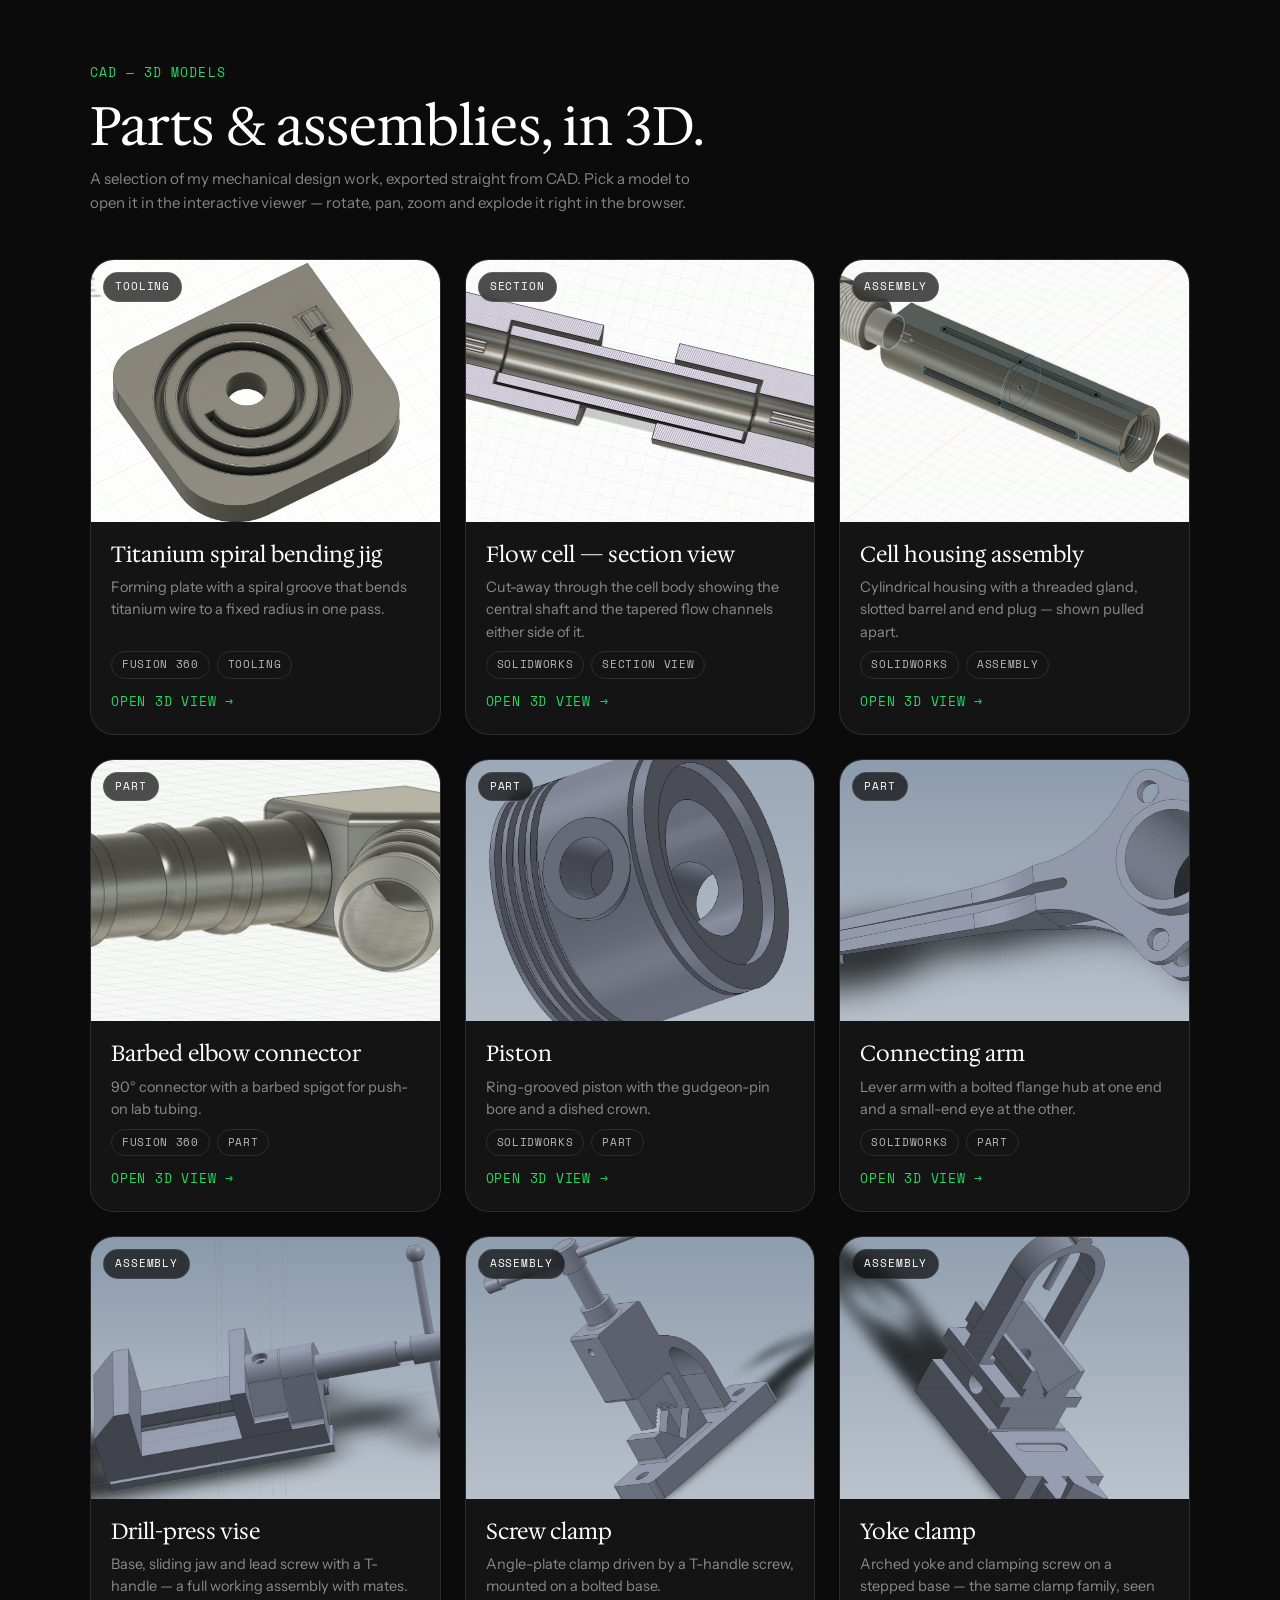
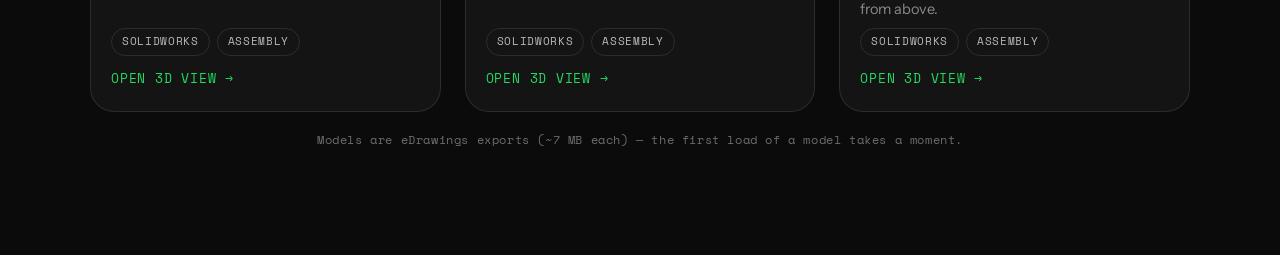
==== cad/index.html @ 9ca3f244 "Add interactive 3D CAD gallery to the projects section The CAD card now opens the same in-page app w" ====
<!DOCTYPE html>
<html lang="en">
<head>
	<meta charset="utf-8">
	<meta name="viewport" content="width=device-width, initial-scale=1.0">
	<title>CAD — 3D models · Aditya Patel</title>
	<meta name="description" content="Interactive 3D CAD models by Aditya Patel — parts and assemblies from SolidWorks, Fusion 360 and Creo.">
	<meta name="theme-color" content="#0b0b0b">

	<link rel="preconnect" href="https://fonts.googleapis.com">
	<link rel="preconnect" href="https://fonts.gstatic.com" crossorigin>
	<link href="https://fonts.googleapis.com/css2?family=Hedvig+Letters+Serif:opsz@12..24&family=Instrument+Sans:wght@400;500;600&family=Space+Mono:wght@400;700&display=swap" rel="stylesheet">

	<link rel="stylesheet" href="../css/theme.css">
	<style>
		body { overflow-x: hidden; }

		.cad-page {
			max-width: 1180px;
			margin: 0 auto;
			padding: clamp(28px, 5vw, 56px) clamp(18px, 4vw, 40px) clamp(48px, 8vw, 90px);
		}

		.cad-head { margin-bottom: clamp(28px, 4vw, 44px); }

		.cad-head .eyebrow {
			display: inline-block;
			font-family: var(--font-mono);
			font-size: var(--mono-label);
			letter-spacing: 0.08em;
			text-transform: uppercase;
			color: var(--green);
			margin-bottom: 14px;
		}

		.cad-head h1 {
			font-family: var(--font-display);
			font-weight: 400;
			font-size: clamp(32px, 5.2vw, 54px);
			line-height: 1.08;
			color: var(--text-100);
			margin: 0 0 12px;
		}

		.cad-head p {
			max-width: 62ch;
			margin: 0;
			color: var(--text-50);
			font-size: var(--small);
		}

		/* ---------- grid of models ---------- */
		.cad-grid {
			display: grid;
			grid-template-columns: repeat(auto-fill, minmax(280px, 1fr));
			gap: clamp(16px, 2vw, 24px);
		}

		.cad-card {
			display: flex;
			flex-direction: column;
			text-align: left;
			padding: 0;
			border: 1px solid var(--hairline);
			border-radius: var(--radius-card);
			background: var(--surface-2);
			overflow: hidden;
			cursor: pointer;
			color: inherit;
			font: inherit;
			transition: border-color 0.25s ease, transform 0.25s ease, background 0.25s ease;
		}

		.cad-card:hover,
		.cad-card:focus-visible {
			border-color: var(--green);
			background: var(--surface-3);
			transform: translateY(-4px);
			outline: none;
		}

		.cad-thumb {
			position: relative;
			aspect-ratio: 4 / 3;
			overflow: hidden;
			background: #d8dce3;
		}

		.cad-thumb img {
			width: 100%;
			height: 100%;
			object-fit: cover;
			display: block;
			transition: transform 0.5s cubic-bezier(0.22, 1, 0.36, 1);
		}

		.cad-card:hover .cad-thumb img { transform: scale(1.05); }

		.cad-badge {
			position: absolute;
			left: 12px;
			top: 12px;
			font-family: var(--font-mono);
			font-size: 11px;
			letter-spacing: 0.08em;
			text-transform: uppercase;
			color: var(--text-100);
			background: rgba(11, 11, 11, 0.72);
			backdrop-filter: blur(6px);
			-webkit-backdrop-filter: blur(6px);
			border: 1px solid var(--hairline);
			border-radius: var(--radius-pill);
			padding: 5px 11px;
		}

		.cad-card-body {
			display: flex;
			flex-direction: column;
			gap: 8px;
			padding: 20px 20px 22px;
			flex: 1;
		}

		.cad-card-body h2 {
			font-family: var(--font-display);
			font-weight: 400;
			font-size: 22px;
			line-height: 1.2;
			color: var(--text-100);
			margin: 0;
		}

		.cad-card-body p {
			margin: 0;
			font-size: 14.5px;
			line-height: 1.55;
			color: var(--text-50);
			flex: 1;
		}

		.cad-tags { display: flex; flex-wrap: wrap; gap: 7px; }

		.cad-tag {
			font-family: var(--font-mono);
			font-size: 11px;
			letter-spacing: 0.06em;
			text-transform: uppercase;
			color: var(--text-70);
			border: 1px solid var(--hairline);
			border-radius: var(--radius-pill);
			padding: 4px 10px;
		}

		.cad-open {
			font-family: var(--font-mono);
			font-size: var(--mono-label);
			letter-spacing: 0.06em;
			text-transform: uppercase;
			color: var(--green);
			margin-top: 4px;
		}

		/* ---------- 3D viewer ---------- */
		.cad-viewer {
			position: fixed;
			inset: 0;
			z-index: 50;
			display: none;
			flex-direction: column;
			background: var(--bg);
		}

		.cad-viewer.open { display: flex; animation: fadein 0.2s ease; }

		.cad-viewer-bar {
			display: flex;
			align-items: center;
			justify-content: space-between;
			gap: 14px;
			padding: 12px clamp(14px, 3vw, 24px);
			border-bottom: 1px solid var(--hairline);
			background: var(--surface-1);
			flex-shrink: 0;
		}

		.cad-back {
			display: inline-flex;
			align-items: center;
			gap: 8px;
			font-family: var(--font-mono);
			font-size: var(--mono-label);
			letter-spacing: 0.06em;
			text-transform: uppercase;
			color: var(--text-100);
			background: transparent;
			border: 1px solid var(--hairline);
			border-radius: var(--radius-pill);
			padding: 9px 16px;
			cursor: pointer;
			flex-shrink: 0;
			transition: border-color 0.2s ease, color 0.2s ease;
		}

		.cad-back:hover { border-color: var(--green); color: var(--green); }

		.cad-viewer-title {
			font-family: var(--font-display);
			font-size: 19px;
			color: var(--text-100);
			white-space: nowrap;
			overflow: hidden;
			text-overflow: ellipsis;
			text-align: center;
			flex: 1;
		}

		.cad-viewer-newtab {
			font-family: var(--font-mono);
			font-size: var(--mono-label);
			letter-spacing: 0.08em;
			text-transform: uppercase;
			color: var(--blue);
			text-decoration: none;
			border: 1px solid var(--hairline);
			border-radius: var(--radius-pill);
			padding: 9px 15px;
			flex-shrink: 0;
			transition: border-color 0.2s ease;
		}

		.cad-viewer-newtab:hover { border-color: var(--blue); }

		.cad-stage { position: relative; flex: 1; background: #eef0f3; }

		.cad-stage iframe {
			width: 100%;
			height: 100%;
			border: 0;
			display: block;
		}

		.cad-loading {
			position: absolute;
			inset: 0;
			display: flex;
			flex-direction: column;
			align-items: center;
			justify-content: center;
			gap: 16px;
			background: var(--bg);
			font-family: var(--font-mono);
			font-size: var(--mono-label);
			letter-spacing: 0.08em;
			text-transform: uppercase;
			color: var(--text-50);
		}

		.cad-loading[hidden] { display: none; }

		.cad-spinner {
			width: 34px;
			height: 34px;
			border: 2px solid rgba(255, 255, 255, 0.14);
			border-top-color: var(--green);
			border-radius: 50%;
			animation: cad-spin 0.9s linear infinite;
		}

		@keyframes cad-spin { to { transform: rotate(360deg); } }

		.cad-hint {
			margin-top: 18px;
			font-family: var(--font-mono);
			font-size: 12px;
			letter-spacing: 0.05em;
			color: var(--text-40);
			text-align: center;
		}

		@media (max-width: 640px) {
			.cad-grid { grid-template-columns: 1fr; }
			.cad-viewer-title { display: none; }
		}

		@media (prefers-reduced-motion: reduce) {
			.cad-card, .cad-thumb img { transition: none; }
			.cad-card:hover { transform: none; }
			.cad-viewer.open { animation: none; }
			.cad-spinner { animation-duration: 3s; }
		}
	</style>
</head>
<body>

	<main class="cad-page">
		<header class="cad-head">
			<span class="eyebrow">CAD — 3D models</span>
			<h1>Parts &amp; assemblies, in 3D.</h1>
			<p>A selection of my mechanical design work, exported straight from CAD. Pick a model to open it in the interactive viewer — rotate, pan, zoom and explode it right in the browser.</p>
		</header>

		<div class="cad-grid" id="cad-grid"></div>

		<p class="cad-hint">Models are eDrawings exports (~7&nbsp;MB each) — the first load of a model takes a moment.</p>
	</main>

	<!-- ===== 3D viewer ===== -->
	<div class="cad-viewer" id="cad-viewer" aria-hidden="true">
		<div class="cad-viewer-bar">
			<button class="cad-back" id="cad-back" type="button">← All models</button>
			<span class="cad-viewer-title" id="cad-viewer-title"></span>
			<a class="cad-viewer-newtab" id="cad-newtab" href="#" target="_blank" rel="noopener">Open full ↗</a>
		</div>
		<div class="cad-stage">
			<div class="cad-loading" id="cad-loading">
				<div class="cad-spinner" aria-hidden="true"></div>
				<span>Loading 3D model…</span>
			</div>
			<iframe id="cad-frame" src="about:blank" title="3D CAD viewer" allowfullscreen></iframe>
		</div>
	</div>

	<script>
	(function () {
		"use strict";

		/* Edit titles / descriptions / tags here — the gallery builds itself from this list. */
		var MODELS = [
			{
				id: "titanium-spiral-bender",
				file: "models/titanium_spiral_bending.html",
				thumb: "thumbs/titanium_spiral_bender.jpg",
				title: "Titanium spiral bending jig",
				kind: "Tooling",
				desc: "Forming plate with a spiral groove that bends titanium wire to a fixed radius in one pass.",
				tags: ["Fusion 360", "Tooling"]
			},
			{
				id: "cell-section",
				file: "models/cell2.html",
				thumb: "thumbs/cell2.jpg",
				title: "Flow cell — section view",
				kind: "Section",
				desc: "Cut-away through the cell body showing the central shaft and the tapered flow channels either side of it.",
				tags: ["SolidWorks", "Section view"]
			},
			{
				id: "cell-assembly",
				file: "models/assembly_cell.html",
				thumb: "thumbs/cell_assembly.jpg",
				title: "Cell housing assembly",
				kind: "Assembly",
				desc: "Cylindrical housing with a threaded gland, slotted barrel and end plug — shown pulled apart.",
				tags: ["SolidWorks", "Assembly"]
			},
			{
				id: "tube-connector",
				file: "models/connector_tube.html",
				thumb: "thumbs/tube_connector.jpg",
				title: "Barbed elbow connector",
				kind: "Part",
				desc: "90° connector with a barbed spigot for push-on lab tubing.",
				tags: ["Fusion 360", "Part"]
			},
			{
				id: "piston",
				file: "models/piston.html",
				thumb: "thumbs/piston.jpg",
				title: "Piston",
				kind: "Part",
				desc: "Ring-grooved piston with the gudgeon-pin bore and a dished crown.",
				tags: ["SolidWorks", "Part"]
			},
			{
				id: "connecting-arm",
				file: "models/par_shaft.html",
				thumb: "thumbs/part_shaft.jpg",
				title: "Connecting arm",
				kind: "Part",
				desc: "Lever arm with a bolted flange hub at one end and a small-end eye at the other.",
				tags: ["SolidWorks", "Part"]
			},
			{
				id: "drill-press-vise",
				file: "models/Assem2.html",
				thumb: "thumbs/assem2.jpg",
				title: "Drill-press vise",
				kind: "Assembly",
				desc: "Base, sliding jaw and lead screw with a T-handle — a full working assembly with mates.",
				tags: ["SolidWorks", "Assembly"]
			},
			{
				id: "screw-clamp",
				file: "models/Assem3.html",
				thumb: "thumbs/assem3.jpg",
				title: "Screw clamp",
				kind: "Assembly",
				desc: "Angle-plate clamp driven by a T-handle screw, mounted on a bolted base.",
				tags: ["SolidWorks", "Assembly"]
			},
			{
				id: "yoke-clamp",
				file: "models/Assem1.html",
				thumb: "thumbs/assem1.jpg",
				title: "Yoke clamp",
				kind: "Assembly",
				desc: "Arched yoke and clamping screw on a stepped base — the same clamp family, seen from above.",
				tags: ["SolidWorks", "Assembly"]
			}
		];

		var grid = document.getElementById("cad-grid");
		var viewer = document.getElementById("cad-viewer");
		var frame = document.getElementById("cad-frame");
		var loading = document.getElementById("cad-loading");
		var titleEl = document.getElementById("cad-viewer-title");
		var newTab = document.getElementById("cad-newtab");
		var backBtn = document.getElementById("cad-back");
		var lastFocus = null;

		/* ---------- build the grid ---------- */
		MODELS.forEach(function (m) {
			var card = document.createElement("button");
			card.type = "button";
			card.className = "cad-card";
			card.setAttribute("data-id", m.id);
			card.setAttribute("aria-label", "Open " + m.title + " in the 3D viewer");
			card.innerHTML =
				'<div class="cad-thumb">' +
					'<img src="' + m.thumb + '" alt="' + m.title + '" loading="lazy" decoding="async">' +
					'<span class="cad-badge">' + m.kind + '</span>' +
				'</div>' +
				'<div class="cad-card-body">' +
					'<h2></h2>' +
					'<p></p>' +
					'<div class="cad-tags">' + m.tags.map(function (t) {
						return '<span class="cad-tag"></span>';
					}).join("") + '</div>' +
					'<span class="cad-open">Open 3D view →</span>' +
				'</div>';
			card.querySelector("h2").textContent = m.title;
			card.querySelector("p").textContent = m.desc;
			card.querySelectorAll(".cad-tag").forEach(function (el, i) {
				el.textContent = m.tags[i];
			});
			card.addEventListener("click", function () {
				lastFocus = card;
				openModel(m);
			});
			grid.appendChild(card);
		});

		/* ---------- viewer ---------- */
		function findModel(id) {
			for (var i = 0; i < MODELS.length; i++) {
				if (MODELS[i].id === id) return MODELS[i];
			}
			return null;
		}

		/* The gallery usually runs inside an iframe (the project modal on the
		   home page), so it never pushes history entries — a browser Back
		   would otherwise navigate the page hosting us. The URL is kept in
		   sync with replaceState purely so "Open full ↗" deep-links work. */
		function setUrl(hash) {
			if (!history.replaceState) return;
			try {
				history.replaceState(null, "", hash ? "#" + hash : location.pathname + location.search);
			} catch (err) { /* file:// in some browsers — harmless */ }
		}

		function openModel(m) {
			titleEl.textContent = m.title;
			newTab.href = m.file;
			/* only reload when it's a different model — keeps the view on re-open */
			if (frame.getAttribute("data-loaded") !== m.id) {
				loading.hidden = false;
				frame.setAttribute("data-loaded", m.id);
				frame.src = m.file;
			} else {
				loading.hidden = true;
			}
			frame.title = m.title + " — 3D viewer";
			viewer.classList.add("open");
			viewer.setAttribute("aria-hidden", "false");
			document.body.style.overflow = "hidden";
			setUrl(m.id);
			backBtn.focus();
		}

		function closeViewer() {
			viewer.classList.remove("open");
			viewer.setAttribute("aria-hidden", "true");
			document.body.style.overflow = "";
			setUrl("");
			if (lastFocus) lastFocus.focus();
		}

		frame.addEventListener("load", function () {
			if (frame.getAttribute("src") !== "about:blank") loading.hidden = true;
		});

		backBtn.addEventListener("click", closeViewer);

		document.addEventListener("keydown", function (e) {
			if (e.key === "Escape" && viewer.classList.contains("open")) {
				e.stopPropagation();
				closeViewer();
			}
		});

		/* deep link: /cad/#piston opens straight into that model */
		var deepLink = findModel(location.hash.replace(/^#/, ""));
		if (deepLink) openModel(deepLink);
	})();
	</script>
</body>
</html>
---- css/theme.css ----
/* ============================================================
   Aditya Patel — portfolio theme
   Design system adapted from the Funnelra reference:
   dark surface ladder, serif display, white-opacity text,
   pill radii, sparse saturated accents.
   ============================================================ */

:root {
  /* surfaces */
  --bg: #0b0b0b;
  --surface-1: #131313;
  --surface-2: #141414;
  --surface-3: #1b1b1b;
  --surface-4: #262626;
  --hairline: rgba(255, 255, 255, 0.1);
  --hairline-strong: rgba(255, 255, 255, 0.18);

  /* text ladder */
  --text-100: #ffffff;
  --text-70: rgba(255, 255, 255, 0.7);
  --text-50: rgba(255, 255, 255, 0.5);
  --text-40: rgba(255, 255, 255, 0.4);

  /* accents — green is primary, pink belongs to photography only */
  --green: #24d861;
  --green-dim: rgba(36, 216, 97, 0.15);
  --pink: #ff79fd;
  --pink-dim: rgba(255, 121, 253, 0.14);
  --blue: #58a6ff;
  --blue-70: rgba(88, 166, 255, 0.8);
  --blue-50: rgba(88, 166, 255, 0.6);

  /* type */
  --font-display: "Hedvig Letters Serif", Georgia, serif;
  --font-body: "Instrument Sans", "Helvetica Neue", Arial, sans-serif;
  --font-mono: "Space Mono", "Courier New", monospace;

  /* scale */
  --h1: clamp(48px, 8.5vw, 86px);
  --h2: clamp(37px, 6vw, 61px);
  --h3: clamp(24px, 3.2vw, 30px);
  --body: 19px;
  --small: 15px;
  --mono-label: 13px;

  --radius-card: 24px;
  --radius-pill: 999px;

  --container: 1140px;
  --section-pad: clamp(72px, 12vw, 140px);
}

/* ---------- reset ---------- */
*, *::before, *::after { box-sizing: border-box; }

html { scroll-behavior: smooth; -webkit-tap-highlight-color: transparent; }

a, button { touch-action: manipulation; }

body {
  margin: 0;
  overflow-x: clip;
  background: var(--bg);
  color: var(--text-70);
  font-family: var(--font-body);
  font-size: var(--body);
  line-height: 1.6;
  -webkit-font-smoothing: antialiased;
  text-rendering: optimizeLegibility;
}

img { max-width: 100%; display: block; }

h1, h2, h3, h4 {
  font-family: var(--font-display);
  font-weight: 400;
  color: var(--text-100);
  margin: 0;
  line-height: 1.1;
}

p { margin: 0 0 16px; }

a { color: var(--text-100); text-decoration: none; }

a:focus-visible,
button:focus-visible {
  outline: 2px solid var(--green);
  outline-offset: 3px;
  border-radius: 4px;
}

::selection { background: var(--green); color: #0b0b0b; }

.container {
  max-width: var(--container);
  margin: 0 auto;
  padding: 0 24px;
}

/* positioned so section content paints above the hero's field canvas,
   which extends down behind About and the pullquote */
.section { padding: var(--section-pad) 0; position: relative; }

.section + .section { border-top: 1px solid var(--hairline); }

/* mono eyebrow — the utility voice of the page */
.eyebrow {
  font-family: var(--font-mono);
  font-size: var(--mono-label);
  letter-spacing: 0.18em;
  text-transform: uppercase;
  color: var(--green);
  display: block;
  margin-bottom: 20px;
}

.section-head { max-width: 720px; margin-bottom: clamp(40px, 6vw, 72px); }
.section-head h2 { font-size: var(--h2); margin-bottom: 16px; }
.section-head p { color: var(--text-50); max-width: 560px; }

/* ---------- buttons ---------- */
.btn {
  display: inline-flex;
  align-items: center;
  gap: 10px;
  font-family: var(--font-body);
  font-size: 16px;
  font-weight: 600;
  padding: 14px 28px;
  border-radius: var(--radius-pill);
  border: 1px solid transparent;
  cursor: pointer;
  transition: transform 0.25s ease, background-color 0.25s ease,
              border-color 0.25s ease, color 0.25s ease;
}

.btn-primary { background: var(--green); color: #0b0b0b; }
.btn-primary:hover { background: #3ee477; transform: translateY(-2px); }

.btn-ghost {
  background: transparent;
  color: var(--text-100);
  border-color: var(--hairline-strong);
}
.btn-ghost:hover { border-color: var(--text-100); transform: translateY(-2px); }

/* ---------- nav ---------- */
.nav {
  position: fixed;
  top: 16px;
  left: 50%;
  transform: translateX(-50%);
  width: min(1100px, calc(100% - 28px));
  z-index: 50;
  border-radius: var(--radius-pill);
  background: linear-gradient(160deg, rgba(255, 255, 255, 0.14), rgba(255, 255, 255, 0.04) 45%, rgba(255, 255, 255, 0.09));
  backdrop-filter: blur(16px) saturate(150%);
  -webkit-backdrop-filter: blur(16px) saturate(150%);
  backdrop-filter: url(#nav-warp) blur(3px) saturate(160%);
  border: 1px solid rgba(255, 255, 255, 0.14);
  box-shadow:
    0 16px 48px rgba(0, 0, 0, 0.45),
    inset 0 1px 0 rgba(255, 255, 255, 0.22),
    inset 0 -1px 0 rgba(255, 255, 255, 0.05);
}

.nav-toggle {
  display: none;
  width: 44px;
  height: 44px;
  border-radius: 50%;
  border: 1px solid var(--hairline-strong);
  background: rgba(255, 255, 255, 0.06);
  cursor: pointer;
  flex-direction: column;
  align-items: center;
  justify-content: center;
  gap: 5px;
  flex-shrink: 0;
}

.nav-toggle span {
  display: block;
  width: 18px;
  height: 2px;
  border-radius: 2px;
  background: var(--text-100);
  transition: transform 0.3s ease;
}

.nav.menu-open .nav-toggle span:first-child { transform: translateY(3.5px) rotate(45deg); }
.nav.menu-open .nav-toggle span:last-child { transform: translateY(-3.5px) rotate(-45deg); }

/* specular sweep across the island */
.nav::before {
  content: "";
  position: absolute;
  inset: 0;
  border-radius: inherit;
  background: radial-gradient(70% 90% at 18% -20%, rgba(255, 255, 255, 0.2), transparent 55%);
  pointer-events: none;
}

.nav-inner {
  position: relative;
  margin: 0 auto;
  padding: 12px 12px 12px 28px;
  display: flex;
  align-items: center;
  justify-content: space-between;
  gap: 24px;
}

.nav-logo {
  font-family: var(--font-display);
  font-size: 22px;
  color: var(--text-100);
}

.nav-links { display: flex; gap: 28px; list-style: none; margin: 0; padding: 0; }

.nav-links a {
  font-size: 15px;
  color: var(--text-70);
  transition: color 0.2s ease;
}
.nav-links a:hover { color: var(--text-100); }

.nav .btn { padding: 10px 22px; font-size: 15px; }

/* ---------- hero ---------- */
.hero {
  min-height: 100svh;
  display: flex;
  align-items: center;
  text-align: center;
  position: relative;
  /* overflow stays visible so the avatar can fly out to #about;
     the ambient glow is a background so it can't overflow layout */
  background: radial-gradient(560px 560px at 50% 18%, rgba(88, 166, 255, 0.07) 0%, transparent 70%);
  padding: 140px 0 80px;
}

/* interactive vector force field behind the hero copy */
.hero-field {
  position: absolute;
  inset: 0;
  width: 100%;
  height: 100%;
  z-index: 0;
  pointer-events: none;
}

.hero .container { position: relative; z-index: 1; }

/* liquid glass ring around the portrait; the wrapper is what GSAP
   flies down to the About dock, the img bobs idly inside it */
.avatar-glass {
  position: relative;
  z-index: 40;
  display: inline-block;
  padding: 10px;
  border-radius: 50%;
  margin: 0 auto 28px;
  background: linear-gradient(160deg, rgba(255, 255, 255, 0.18), rgba(255, 255, 255, 0.05) 45%, rgba(255, 255, 255, 0.1));
  backdrop-filter: blur(20px) saturate(150%);
  -webkit-backdrop-filter: blur(20px) saturate(150%);
  border: 1px solid rgba(255, 255, 255, 0.14);
  box-shadow:
    0 18px 48px rgba(0, 0, 0, 0.45),
    inset 0 1px 0 rgba(255, 255, 255, 0.22),
    inset 0 -1px 0 rgba(255, 255, 255, 0.05);
  will-change: transform;
}

.avatar-glass::before {
  content: "";
  position: absolute;
  inset: 0;
  border-radius: inherit;
  background: radial-gradient(120% 60% at 25% -8%, rgba(255, 255, 255, 0.28), transparent 55%);
  pointer-events: none;
}

.hero-avatar {
  width: 148px;
  height: 148px;
  border-radius: 50%;
  object-fit: cover;
  display: block;
  animation: bob 4.5s ease-in-out infinite alternate;
}

@keyframes bob {
  from { transform: translateY(3px); }
  to { transform: translateY(-6px); }
}

/* landing slot under "Hello there." — only exists when GSAP flies
   the avatar in */
.avatar-dock {
  display: none;
  width: 128px;
  height: 128px;
  margin-top: 32px;
}

@media (min-width: 769px) {
  html.gsap-on .avatar-dock { display: block; }
}

.hero-status {
  font-family: var(--font-mono);
  font-size: var(--mono-label);
  letter-spacing: 0.18em;
  text-transform: uppercase;
  color: var(--blue);
  display: inline-flex;
  align-items: center;
  gap: 10px;
  padding: 8px 18px;
  border: 1px solid var(--hairline);
  border-radius: var(--radius-pill);
  margin-bottom: 32px;
}

.status-dot {
  width: 7px;
  height: 7px;
  border-radius: 50%;
  background: var(--green);
  animation: pulse 2.4s ease-in-out infinite;
}

@keyframes pulse {
  0%, 100% { box-shadow: 0 0 0 0 var(--green-dim); }
  50% { box-shadow: 0 0 0 7px var(--green-dim); }
}

.hero h1 {
  font-size: var(--h1);
  max-width: 15ch;
  margin: 0 auto 24px;
}

.hero h1 em {
  font-style: italic;
  color: var(--green);
}

.hero-sub {
  color: var(--text-50);
  max-width: 520px;
  margin: 0 auto 40px;
  font-size: 20px;
}

.hero-ctas { display: flex; gap: 14px; justify-content: center; flex-wrap: wrap; }

/* hero load sequence */
.hero-seq { opacity: 0; transform: translateY(24px); animation: rise 0.9s cubic-bezier(0.22, 1, 0.36, 1) forwards; }
.hero-seq:nth-child(1) { animation-delay: 0.05s; }
.hero-seq:nth-child(2) { animation-delay: 0.15s; }
.hero-seq:nth-child(3) { animation-delay: 0.25s; }
.hero-seq:nth-child(4) { animation-delay: 0.38s; }
.hero-seq:nth-child(5) { animation-delay: 0.5s; }

@keyframes rise { to { opacity: 1; transform: translateY(0); } }

/* ---------- stats ---------- */
.stats-grid {
  display: grid;
  grid-template-columns: repeat(5, 1fr);
  gap: 1px;
  background: var(--hairline);
  border: 1px solid var(--hairline);
  border-radius: var(--radius-card);
  overflow: hidden;
}

.stat {
  background: var(--surface-1);
  padding: 40px 28px;
  text-align: center;
}

.stat-number {
  font-family: var(--font-display);
  font-size: clamp(44px, 5.5vw, 70px);
  color: var(--text-100);
  line-height: 1;
  display: block;
  margin-bottom: 12px;
}

.stat-number sup { font-size: 0.5em; color: var(--green); }

.stat-label {
  font-family: var(--font-mono);
  font-size: var(--mono-label);
  letter-spacing: 0.14em;
  text-transform: uppercase;
  color: var(--blue-50);
}

/* ---------- about + pull quote ---------- */
.about-grid {
  display: grid;
  grid-template-columns: 1fr 1fr;
  gap: clamp(32px, 6vw, 80px);
  align-items: start;
}

.about-copy p { color: var(--text-70); }
.about-copy .aside { color: var(--blue-50); font-size: var(--small); }

/* the signature: his motto set enormous */
.pullquote {
  padding: var(--section-pad) 0;
  border-top: 1px solid var(--hairline);
  text-align: center;
  position: relative;
}

.pullquote blockquote {
  margin: 0 auto;
  max-width: 20ch;
  font-family: var(--font-display);
  font-size: clamp(32px, 6vw, 64px);
  line-height: 1.18;
  color: var(--text-100);
}

.pullquote em { font-style: italic; color: var(--green); }

.pullquote figcaption {
  margin-top: 28px;
  font-family: var(--font-mono);
  font-size: var(--mono-label);
  letter-spacing: 0.18em;
  text-transform: uppercase;
  color: var(--blue-50);
}

/* ---------- experience / education cards ---------- */
.timeline-cards { display: grid; gap: 16px; }

.xp-card {
  display: grid;
  grid-template-columns: 220px 1fr;
  gap: 24px;
  background: var(--surface-2);
  border: 1px solid var(--hairline);
  border-radius: var(--radius-card);
  padding: 36px 40px;
  transition: transform 0.35s cubic-bezier(0.22, 1, 0.36, 1),
              border-color 0.35s ease, background-color 0.35s ease,
              box-shadow 0.35s ease;
}

.xp-card:hover {
  transform: translateY(-6px) scale(1.025);
  border-color: var(--hairline-strong);
  background: var(--surface-3);
  box-shadow: 0 18px 48px rgba(0, 0, 0, 0.45);
}

.xp-meta {
  font-family: var(--font-mono);
  font-size: var(--mono-label);
  letter-spacing: 0.12em;
  text-transform: uppercase;
  color: var(--blue-50);
  line-height: 1.9;
}

.xp-meta .where { color: var(--green); display: block; }

.xp-body h3 { font-size: var(--h3); margin-bottom: 10px; }
.xp-body p { color: var(--text-50); margin: 0; }

/* ---------- skills ---------- */
.skills-grid {
  display: grid;
  grid-template-columns: repeat(2, 1fr);
  gap: 16px;
}

.skill-group {
  background: var(--surface-2);
  border: 1px solid var(--hairline);
  border-radius: var(--radius-card);
  padding: 32px 36px;
}

.skill-group h3 { font-size: 22px; margin-bottom: 18px; }

.tags { display: flex; flex-wrap: wrap; gap: 8px; }

.tag {
  font-family: var(--font-mono);
  font-size: 14px;
  color: var(--text-70);
  padding: 7px 16px;
  border: 1px solid var(--hairline);
  border-radius: var(--radius-pill);
  transition: border-color 0.2s ease, color 0.2s ease;
}

.tag:hover { border-color: var(--green); color: var(--text-100); }

/* ---------- marquee ---------- */
.marquee {
  border-top: 1px solid var(--hairline);
  border-bottom: 1px solid var(--hairline);
  overflow: hidden;
  padding: 26px 0;
  display: flex;
}

.marquee-track {
  display: flex;
  flex-shrink: 0;
  min-width: 100%;
  gap: 56px;
  padding-right: 56px;
  align-items: center;
  animation: marquee 36s linear infinite;
}

.marquee span {
  font-family: var(--font-display);
  font-size: 24px;
  color: var(--text-40);
  white-space: nowrap;
}

.marquee i {
  font-style: normal;
  color: var(--green);
  font-size: 12px;
}

@keyframes marquee { to { transform: translateX(-100%); } }

/* ---------- projects: Aluro-style work slider ---------- */
.work-slider { position: relative; }

.work-viewport {
  overflow: hidden;
  border-radius: var(--radius-card);
}

.work-track {
  display: flex;
  transition: transform 1.5s cubic-bezier(0.85, 0, 0.15, 1);
}

.work-slide { min-width: 100%; }

.work-card {
  position: relative;
  display: block;
  height: clamp(320px, 42vw, 460px);
  border: 2px solid rgba(255, 255, 255, 0.06);
  border-radius: var(--radius-card);
  overflow: hidden;
  transition: border-color 0.3s ease;
}

.work-card:hover { border-color: var(--hairline-strong); }

.work-card-img {
  position: absolute;
  inset: 0;
  width: 100%;
  height: 100%;
  object-fit: cover;
  will-change: transform;
  backface-visibility: hidden;
  transform: scale(1.01);
  transition: transform 0.7s cubic-bezier(0.22, 1, 0.36, 1);
}

.work-card:hover .work-card-img { transform: scale(1.05); }

.work-card-content {
  position: absolute;
  inset: 0;
  z-index: 1;
  display: flex;
  flex-direction: column;
  justify-content: space-between;
  align-items: flex-start;
  padding: 24px;
  background: linear-gradient(0deg, rgba(0, 0, 0, 0.92), rgba(0, 0, 0, 0.48) 35%, transparent 55%);
}

.work-tags { display: flex; gap: 8px; flex-wrap: wrap; }

.work-tag {
  font-family: var(--font-mono);
  font-size: 13px;
  color: var(--blue);
  padding: 8px 14px;
  border-radius: 10px;
  background: rgba(0, 0, 0, 0.18);
  backdrop-filter: blur(20px);
  -webkit-backdrop-filter: blur(20px);
  border: 1px solid var(--hairline);
}

.work-card-text { max-width: 560px; text-align: left; }
.work-card-text h3 { font-size: var(--h3); margin-bottom: 8px; }
.work-card-text p { color: var(--text-70); font-size: 16px; margin: 0 0 12px; }

.work-cta {
  font-family: var(--font-mono);
  font-size: 14px;
  letter-spacing: 0.08em;
  text-transform: uppercase;
  color: var(--green);
}

.work-cta.soon { color: var(--text-40); }

/* live app embedded as a card background — preview only,
   pointer-events off so the card itself stays clickable/swipeable */
.work-card-embed {
  position: absolute;
  inset: 0;
  width: 100%;
  height: 100%;
  border: 0;
  pointer-events: none;
  background: #0d1420;
}

.work-controls {
  display: flex;
  align-items: center;
  justify-content: center;
  gap: 20px;
  margin-top: 24px;
}

.slider-arrow {
  width: 48px;
  height: 48px;
  border-radius: 50%;
  border: 1px solid var(--hairline-strong);
  background: rgba(255, 255, 255, 0.06);
  color: var(--text-100);
  font-size: 18px;
  line-height: 1;
  cursor: pointer;
  transition: background-color 0.25s ease, border-color 0.25s ease, transform 0.25s ease;
}

.slider-arrow:hover {
  background: var(--green-dim);
  border-color: var(--green);
  transform: translateY(-2px);
}

.slider-dots { display: flex; gap: 8px; }

.slider-dot {
  width: 8px;
  height: 8px;
  border-radius: 50%;
  border: 0;
  padding: 0;
  background: rgba(255, 255, 255, 0.2);
  cursor: pointer;
  transition: background-color 0.25s ease, transform 0.25s ease;
}

.slider-dot.active { background: var(--green); transform: scale(1.25); }

/* ---------- photography (pink lives here only) ---------- */
.photo-section .eyebrow { color: var(--pink); }

.photo-grid {
  display: grid;
  grid-template-columns: repeat(3, 1fr);
  gap: 12px;
}

/* photo tiles: Aluro card anatomy inside the same liquid-glass
   frame as the nav island (gradient, warp backdrop, rim lights) */
.photo {
  position: relative;
  aspect-ratio: 4 / 3;
  padding: 10px;
  border-radius: 20px;
  overflow: hidden;
  cursor: pointer;
  display: block;
  width: 100%;
  background: linear-gradient(160deg, rgba(255, 255, 255, 0.14), rgba(255, 255, 255, 0.04) 45%, rgba(255, 255, 255, 0.09));
  backdrop-filter: blur(16px) saturate(150%);
  -webkit-backdrop-filter: blur(16px) saturate(150%);
  backdrop-filter: url(#nav-warp) blur(3px) saturate(160%);
  border: 1px solid rgba(255, 255, 255, 0.14);
  box-shadow:
    0 16px 48px rgba(0, 0, 0, 0.45),
    inset 0 1px 0 rgba(255, 255, 255, 0.22),
    inset 0 -1px 0 rgba(255, 255, 255, 0.05);
  transition: border-color 0.3s ease;
}

.photo:hover { border-color: rgba(255, 255, 255, 0.28); }

/* specular sweep across the glass, same as the nav island */
.photo::before {
  content: "";
  position: absolute;
  inset: 0;
  border-radius: inherit;
  background: radial-gradient(70% 90% at 18% -20%, rgba(255, 255, 255, 0.2), transparent 55%);
  pointer-events: none;
  z-index: 2;
}

.photo-img {
  position: absolute;
  inset: 10px;
  width: calc(100% - 20px);
  height: calc(100% - 20px);
  border-radius: 12px;
  object-fit: cover;
  will-change: transform;
  backface-visibility: hidden;
  transform: scale(1.01);
  transition: transform 0.7s cubic-bezier(0.22, 1, 0.36, 1);
}

.photo:hover .photo-img,
.photo:focus-visible .photo-img { transform: scale(1.06); }

.photo::after {
  content: "";
  position: absolute;
  inset: 10px;
  border-radius: 12px;
  background: linear-gradient(0deg, rgba(0, 0, 0, 0.82), rgba(0, 0, 0, 0.32) 38%, transparent 60%);
}

.photo-tag {
  position: absolute;
  top: 20px;
  left: 20px;
  z-index: 1;
  font-family: var(--font-mono);
  font-size: 12px;
  letter-spacing: 0.1em;
  text-transform: uppercase;
  color: var(--blue);
  padding: 7px 12px;
  border-radius: 10px;
  background: rgba(0, 0, 0, 0.42);
  backdrop-filter: blur(20px);
  -webkit-backdrop-filter: blur(20px);
  border: 1px solid var(--hairline);
}

.photo-label {
  position: absolute;
  left: 22px;
  bottom: 20px;
  z-index: 1;
  text-align: left;
}

.photo-label strong {
  display: block;
  font-family: var(--font-display);
  font-weight: 400;
  font-size: 22px;
  color: var(--text-100);
}

.photo-more { margin-top: 40px; text-align: center; }
.photo-more .btn-ghost:hover { border-color: var(--pink); color: var(--pink); }

/* ---------- lightbox ---------- */
.lightbox {
  position: fixed;
  inset: 0;
  z-index: 100;
  background: rgba(11, 11, 11, 0.7);
  backdrop-filter: blur(6px) saturate(130%);
  -webkit-backdrop-filter: blur(6px) saturate(130%);
  display: none;
  align-items: center;
  justify-content: center;
  padding: 32px;
}

.lightbox.open { display: flex; animation: fadein 0.25s ease; }

@keyframes fadein { from { opacity: 0; } }

/* liquid glass frame: translucent panel over the blurred page,
   gradient sheen, bright top edge, soft depth shadow */
.lightbox figure {
  position: relative;
  margin: 0;
  max-width: min(1000px, 92vw);
  text-align: center;
  padding: 20px 20px 22px;
  border-radius: 32px;
  background: linear-gradient(160deg, rgba(255, 255, 255, 0.16), rgba(255, 255, 255, 0.05) 45%, rgba(255, 255, 255, 0.1));
  backdrop-filter: blur(20px) saturate(150%);
  -webkit-backdrop-filter: blur(20px) saturate(150%);
  border: 1px solid rgba(255, 255, 255, 0.12);
  box-shadow:
    0 32px 90px rgba(0, 0, 0, 0.55),
    inset 0 1px 0 rgba(255, 255, 255, 0.18),
    inset 0 -1px 0 rgba(255, 255, 255, 0.04);
}

.lightbox.open figure { animation: glass-in 0.45s cubic-bezier(0.22, 1, 0.36, 1); }

@keyframes glass-in {
  from { opacity: 0; transform: scale(0.94) translateY(14px); }
}

/* specular highlight sweeping the top of the glass */
.lightbox figure::before {
  content: "";
  position: absolute;
  inset: 0;
  border-radius: inherit;
  background:
    radial-gradient(90% 45% at 18% -6%, rgba(255, 255, 255, 0.38), transparent 55%),
    radial-gradient(70% 40% at 85% 106%, rgba(255, 255, 255, 0.14), transparent 60%);
  pointer-events: none;
}

/* faint dispersion: cool fringe catching one edge, warm the other */
.lightbox figure::after {
  content: "";
  position: absolute;
  inset: 0;
  border-radius: inherit;
  box-shadow:
    inset 0 0 22px rgba(255, 255, 255, 0.08),
    inset 2px 2px 8px -3px rgba(150, 195, 255, 0.4),
    inset -2px -2px 8px -3px rgba(255, 200, 150, 0.28);
  pointer-events: none;
}

.lb-clip {
  position: relative;
  border-radius: 20px;
  overflow: hidden;
  display: inline-block;
  max-width: 100%;
}

.lightbox img {
  max-height: 72vh;
  width: auto;
  max-width: 100%;
  margin: 0 auto;
  filter: url(#lg-lens);
}

.lightbox figcaption { position: relative; margin-top: 14px; }

.lightbox figcaption strong {
  font-family: var(--font-display);
  font-weight: 400;
  font-size: 26px;
  color: var(--text-100);
  display: block;
}

.lightbox figcaption span {
  font-family: var(--font-mono);
  font-size: var(--mono-label);
  letter-spacing: 0.14em;
  text-transform: uppercase;
  color: var(--blue-70);
}

.lightbox-close {
  position: absolute;
  top: 24px;
  right: 28px;
  background: linear-gradient(160deg, rgba(255, 255, 255, 0.16), rgba(255, 255, 255, 0.06));
  backdrop-filter: blur(20px);
  -webkit-backdrop-filter: blur(20px);
  border: 1px solid rgba(255, 255, 255, 0.12);
  border-radius: 50%;
  width: 44px;
  height: 44px;
  color: var(--text-100);
  font-size: 20px;
  line-height: 1;
  cursor: pointer;
  transition: border-color 0.2s ease;
}

.lightbox-close:hover { border-color: var(--text-100); }

/* ---------- app window (embedded project demos) ---------- */
.app-modal {
  position: fixed;
  inset: 0;
  z-index: 110;
  background: rgba(11, 11, 11, 0.7);
  backdrop-filter: blur(6px) saturate(130%);
  -webkit-backdrop-filter: blur(6px) saturate(130%);
  display: none;
  align-items: center;
  justify-content: center;
  padding: 28px;
}

.app-modal.open { display: flex; animation: fadein 0.25s ease; }

/* same liquid-glass panel as the lightbox */
.app-window {
  position: relative;
  display: flex;
  flex-direction: column;
  width: min(1600px, 96vw);
  height: min(1040px, 94vh);
  padding: 14px 14px 16px;
  border-radius: 28px;
  background: linear-gradient(160deg, rgba(255, 255, 255, 0.16), rgba(255, 255, 255, 0.05) 45%, rgba(255, 255, 255, 0.1));
  backdrop-filter: blur(20px) saturate(150%);
  -webkit-backdrop-filter: blur(20px) saturate(150%);
  border: 1px solid rgba(255, 255, 255, 0.12);
  box-shadow:
    0 32px 90px rgba(0, 0, 0, 0.55),
    inset 0 1px 0 rgba(255, 255, 255, 0.18),
    inset 0 -1px 0 rgba(255, 255, 255, 0.04);
}

.app-modal.open .app-window { animation: glass-in 0.45s cubic-bezier(0.22, 1, 0.36, 1); }

.app-window::before {
  content: "";
  position: absolute;
  inset: 0;
  border-radius: inherit;
  background:
    radial-gradient(90% 45% at 18% -6%, rgba(255, 255, 255, 0.3), transparent 55%),
    radial-gradient(70% 40% at 85% 106%, rgba(255, 255, 255, 0.12), transparent 60%);
  pointer-events: none;
}

.app-bar {
  position: relative;
  display: flex;
  align-items: center;
  justify-content: space-between;
  gap: 16px;
  padding: 2px 6px 12px;
}

.app-title {
  font-family: var(--font-display);
  font-size: 20px;
  color: var(--text-100);
  white-space: nowrap;
  overflow: hidden;
  text-overflow: ellipsis;
}

.app-actions { display: flex; align-items: center; gap: 12px; flex-shrink: 0; }

.app-newtab {
  font-family: var(--font-mono);
  font-size: var(--mono-label);
  letter-spacing: 0.08em;
  text-transform: uppercase;
  color: var(--blue);
  text-decoration: none;
  padding: 8px 14px;
  border-radius: var(--radius-pill);
  border: 1px solid var(--hairline);
  transition: border-color 0.2s ease;
}

.app-newtab:hover { border-color: var(--blue); }

.app-close {
  background: linear-gradient(160deg, rgba(255, 255, 255, 0.16), rgba(255, 255, 255, 0.06));
  border: 1px solid rgba(255, 255, 255, 0.12);
  border-radius: 50%;
  width: 38px;
  height: 38px;
  color: var(--text-100);
  font-size: 18px;
  line-height: 1;
  cursor: pointer;
  transition: border-color 0.2s ease;
}

.app-close:hover { border-color: var(--text-100); }

.app-clip {
  position: relative;
  flex: 1;
  border-radius: 18px;
  overflow: hidden;
  border: 1px solid rgba(255, 255, 255, 0.08);
}

.app-clip iframe {
  width: 100%;
  height: 100%;
  border: 0;
  display: block;
  background: #0d1420;
}

/* ---------- contact ---------- */
.contact { text-align: center; }

.contact h2 {
  font-size: clamp(44px, 7.5vw, 78px);
  max-width: 14ch;
  margin: 0 auto 20px;
}

.contact h2 em { font-style: italic; color: var(--green); }

.contact p { color: var(--text-50); margin-bottom: 40px; }

.socials {
  display: flex;
  gap: 12px;
  justify-content: center;
  margin-top: 36px;
  padding: 0;
  list-style: none;
}

.socials a {
  width: 48px;
  height: 48px;
  background: rgba(255, 255, 255, 0.1);
  border: 1px solid var(--hairline-strong);
  border-radius: 50%;
  display: inline-flex;
  align-items: center;
  justify-content: center;
  color: var(--text-100);
  font-size: 18px;
  transition: background-color 0.25s ease, border-color 0.25s ease,
              color 0.25s ease, transform 0.25s ease;
}

.socials a:hover {
  background: var(--green-dim);
  border-color: var(--green);
  color: var(--green);
  transform: translateY(-3px);
}

/* ---------- footer ---------- */
.footer {
  border-top: 1px solid var(--hairline);
  padding: 32px 0;
}

.footer-inner {
  display: flex;
  justify-content: space-between;
  align-items: center;
  gap: 16px;
  flex-wrap: wrap;
  font-family: var(--font-mono);
  font-size: var(--mono-label);
  letter-spacing: 0.1em;
  text-transform: uppercase;
  color: var(--blue-50);
}

.footer a { color: var(--blue-70); }
.footer a:hover { color: var(--text-100); }

/* ---------- scroll reveal ---------- */
.reveal {
  opacity: 0;
  transform: translateY(28px);
  transition: opacity 0.8s cubic-bezier(0.22, 1, 0.36, 1),
              transform 0.8s cubic-bezier(0.22, 1, 0.36, 1);
}

.reveal.in-view { opacity: 1; transform: none; }

/* stagger children of a revealed group */
.reveal-group > * {
  opacity: 0;
  transform: translateY(24px);
  transition: opacity 0.7s cubic-bezier(0.22, 1, 0.36, 1),
              transform 0.7s cubic-bezier(0.22, 1, 0.36, 1);
}

.reveal-group.in-view > * { opacity: 1; transform: none; }
.reveal-group.in-view > *:nth-child(2) { transition-delay: 0.08s; }
.reveal-group.in-view > *:nth-child(3) { transition-delay: 0.16s; }
.reveal-group.in-view > *:nth-child(4) { transition-delay: 0.24s; }
.reveal-group.in-view > *:nth-child(5) { transition-delay: 0.32s; }
.reveal-group.in-view > *:nth-child(6) { transition-delay: 0.4s; }
.reveal-group.in-view > *:nth-child(7) { transition-delay: 0.48s; }
.reveal-group.in-view > *:nth-child(8) { transition-delay: 0.56s; }
.reveal-group.in-view > *:nth-child(9) { transition-delay: 0.64s; }

/* once revealed, xp-cards take their motion back from the reveal
   system — otherwise its transform:none and stagger delays override
   the hover pop and lag its response */
.reveal-group.in-view > .xp-card {
  transition: transform 0.35s cubic-bezier(0.22, 1, 0.36, 1),
              border-color 0.35s ease, background-color 0.35s ease,
              box-shadow 0.35s ease;
  transition-delay: 0s;
}

.reveal-group.in-view > .xp-card:hover {
  transform: translateY(-6px) scale(1.025);
}

/* ---------- responsive ---------- */
@media (max-width: 900px) {
  /* photo-frame warp is too heavy for mobile GPUs (10 elements) —
     plain frost there; the nav island keeps its warp per user request */
  .photo {
    backdrop-filter: blur(14px) saturate(140%);
    -webkit-backdrop-filter: blur(14px) saturate(140%);
  }

  .nav-links { display: none; }
  .nav-toggle { display: flex; }
  .nav-inner { padding: 10px 10px 10px 22px; gap: 12px; }

  /* glass dropdown panel under the island */
  .nav.menu-open .nav-links {
    display: flex;
    flex-direction: column;
    gap: 4px;
    position: absolute;
    top: calc(100% + 12px);
    left: 0;
    right: 0;
    padding: 12px;
    border-radius: 24px;
    background: linear-gradient(160deg, rgba(30, 30, 30, 0.96), rgba(18, 18, 18, 0.96));
    backdrop-filter: blur(18px) saturate(140%);
    -webkit-backdrop-filter: blur(18px) saturate(140%);
    border: 1px solid rgba(255, 255, 255, 0.14);
    box-shadow: 0 24px 60px rgba(0, 0, 0, 0.55), inset 0 1px 0 rgba(255, 255, 255, 0.16);
  }

  .nav.menu-open .nav-links a {
    display: block;
    padding: 13px 16px;
    font-size: 17px;
    text-align: center;
    border-radius: 14px;
    color: var(--text-100);
  }

  .nav.menu-open .nav-links a:hover,
  .nav.menu-open .nav-links a:active { background: rgba(255, 255, 255, 0.07); }
  .stats-grid { grid-template-columns: repeat(2, 1fr); }
  .stats-grid .stat:last-child { grid-column: 1 / -1; }
  .about-grid { grid-template-columns: 1fr; }
  .skills-grid { grid-template-columns: 1fr; }
  .projects-grid { grid-template-columns: 1fr; }
  .photo-grid { grid-template-columns: repeat(2, 1fr); }
  .xp-card { grid-template-columns: 1fr; gap: 12px; padding: 28px; }
}

@media (max-width: 540px) {
  .stats-grid { grid-template-columns: 1fr 1fr; }
  .photo-grid { grid-template-columns: 1fr; }
  .stat { padding: 28px 16px; }

  .nav { top: 10px; width: calc(100% - 20px); }
  .nav .btn { padding: 9px 16px; font-size: 14px; }
  .nav-logo { font-size: 19px; }

  .hero { padding: 120px 0 64px; }
  .hero-status {
    font-size: 11px;
    letter-spacing: 0.1em;
    white-space: normal;
    line-height: 1.7;
    max-width: 90%;
  }

  .work-card { height: 440px; }
  .work-card-text h3 { font-size: 23px; }
  .work-controls { gap: 14px; }

  .marquee span { font-size: 20px; }
  .marquee-track { gap: 40px; padding-right: 40px; }

  .lightbox { padding: 14px; }
  .app-modal { padding: 10px; }
  .app-window { width: 100%; height: 90vh; padding: 10px 10px 12px; border-radius: 20px; }
  .app-title { font-size: 17px; }
  .app-newtab { padding: 7px 11px; }
  .lightbox figure { padding: 12px 12px 16px; border-radius: 24px; }
  .lightbox img { max-height: 66vh; }
  .lightbox-close { top: 14px; right: 14px; }

  .xp-card { padding: 24px 22px; }
  .skill-group { padding: 26px 24px; }
}

/* ---------- GSAP / Lenis handoff ----------
   When the animation libraries load, .gsap-on is set on <html>:
   CSS-driven entrances step aside so GSAP owns them, and native
   smooth scrolling is disabled in favor of Lenis. */
html.lenis-active { scroll-behavior: auto; }

html.gsap-on .hero-seq { animation: none; opacity: 1; transform: none; }

html.gsap-on .blur-reveal { opacity: 0; filter: blur(12px); will-change: opacity, filter; }

/* ---------- reduced motion ---------- */
@media (prefers-reduced-motion: reduce) {
  html { scroll-behavior: auto; }
  .hero-seq { animation: none; opacity: 1; transform: none; }
  .status-dot { animation: none; }
  .marquee-track { animation: none; }
  .reveal, .reveal-group > * { opacity: 1; transform: none; transition: none; }
  .lightbox.open, .lightbox.open figure { animation: none; }
  .app-modal.open, .app-modal.open .app-window { animation: none; }
  .hero-avatar { animation: none; }
  .btn, .xp-card, .work-card, .work-card-img, .photo, .photo-img, .socials a { transition: none; }
  .work-track { transition: none; }
}
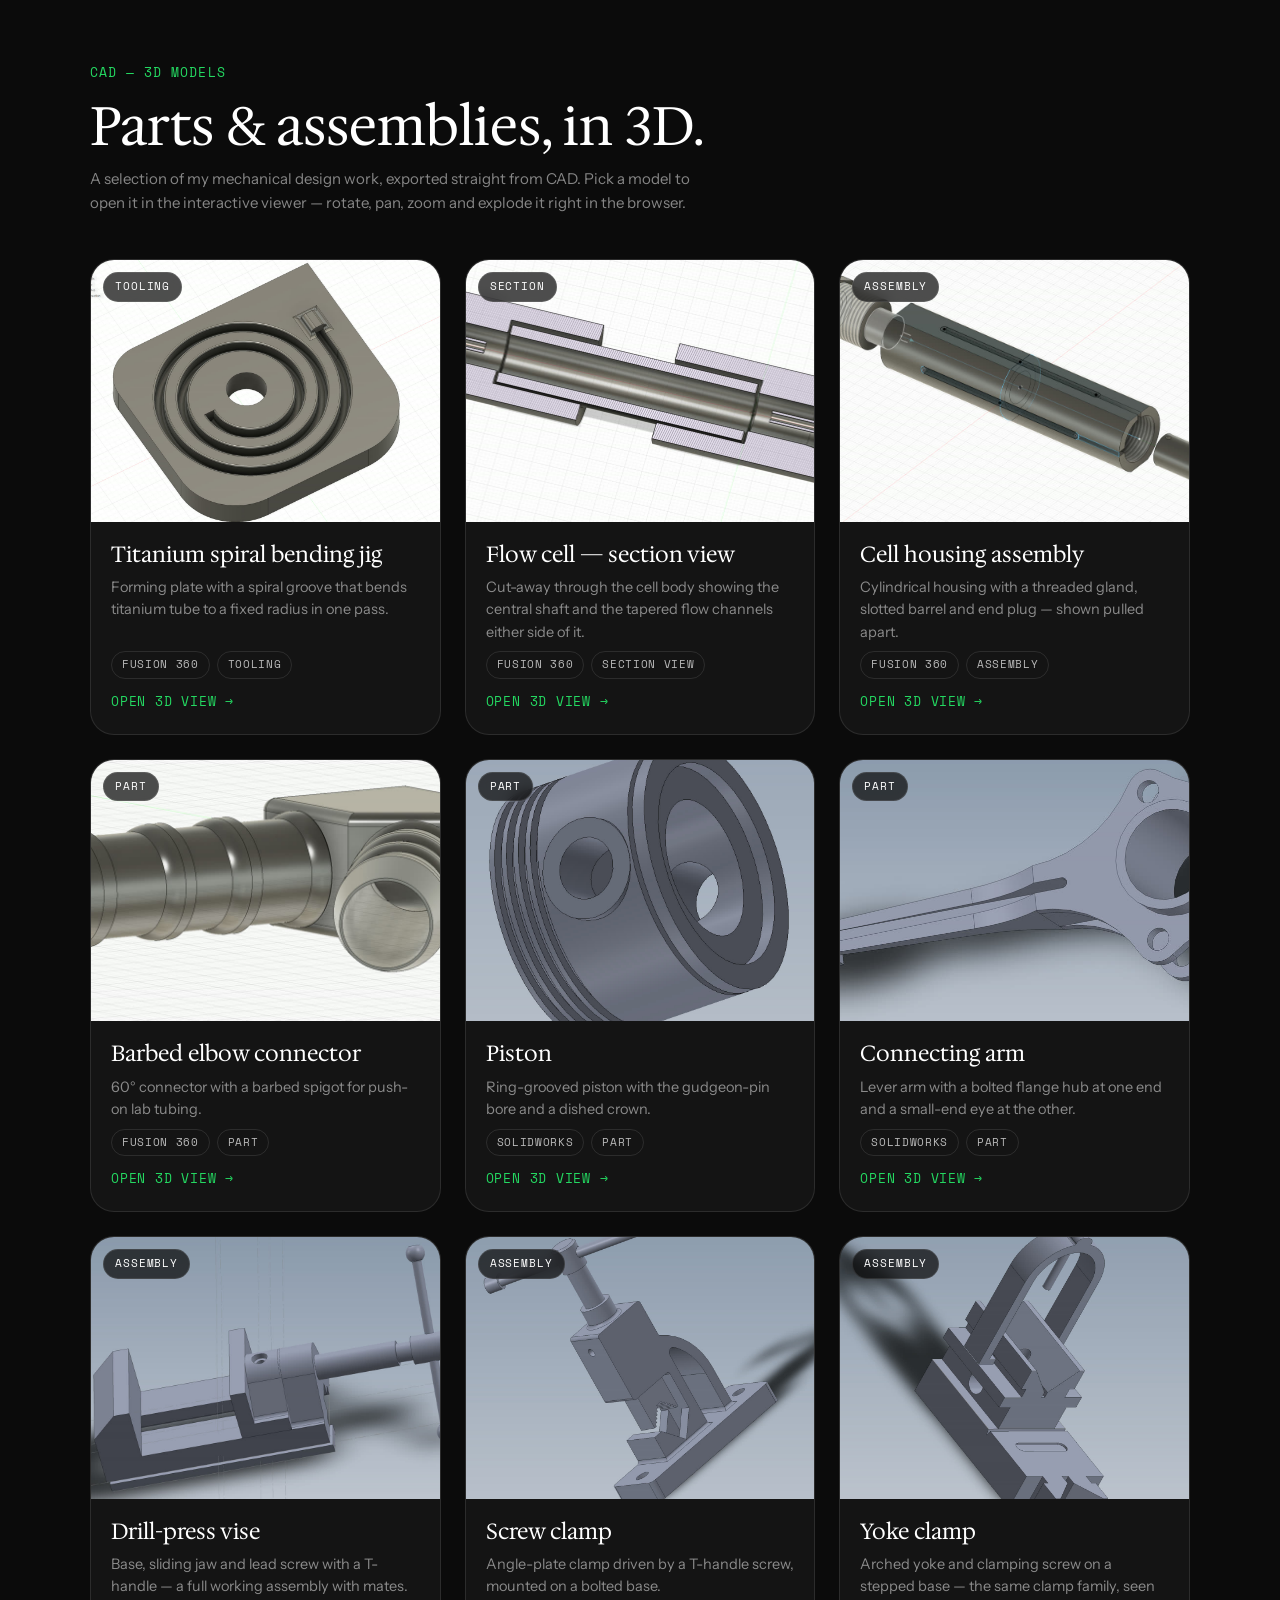
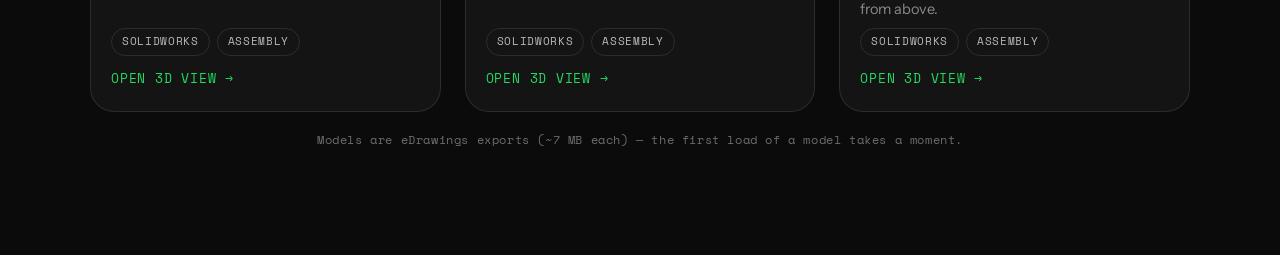
==== commit ada9f5e9: "Correct CAD model captions and tags Titanium spiral jig bends tube, not wire; the barbed elbow is 60" ====
--- a/cad/index.html
+++ b/cad/index.html
@@ -332,7 +332,7 @@
 				thumb: "thumbs/titanium_spiral_bender.jpg",
 				title: "Titanium spiral bending jig",
 				kind: "Tooling",
-				desc: "Forming plate with a spiral groove that bends titanium wire to a fixed radius in one pass.",
+				desc: "Forming plate with a spiral groove that bends titanium tube to a fixed radius in one pass.",
 				tags: ["Fusion 360", "Tooling"]
 			},
 			{
@@ -342,7 +342,7 @@
 				title: "Flow cell — section view",
 				kind: "Section",
 				desc: "Cut-away through the cell body showing the central shaft and the tapered flow channels either side of it.",
-				tags: ["SolidWorks", "Section view"]
+				tags: ["Fusion 360", "Section view"]
 			},
 			{
 				id: "cell-assembly",
@@ -351,7 +351,7 @@
 				title: "Cell housing assembly",
 				kind: "Assembly",
 				desc: "Cylindrical housing with a threaded gland, slotted barrel and end plug — shown pulled apart.",
-				tags: ["SolidWorks", "Assembly"]
+				tags: ["Fusion 360", "Assembly"]
 			},
 			{
 				id: "tube-connector",
@@ -359,7 +359,7 @@
 				thumb: "thumbs/tube_connector.jpg",
 				title: "Barbed elbow connector",
 				kind: "Part",
-				desc: "90° connector with a barbed spigot for push-on lab tubing.",
+				desc: "60° connector with a barbed spigot for push-on lab tubing.",
 				tags: ["Fusion 360", "Part"]
 			},
 			{
